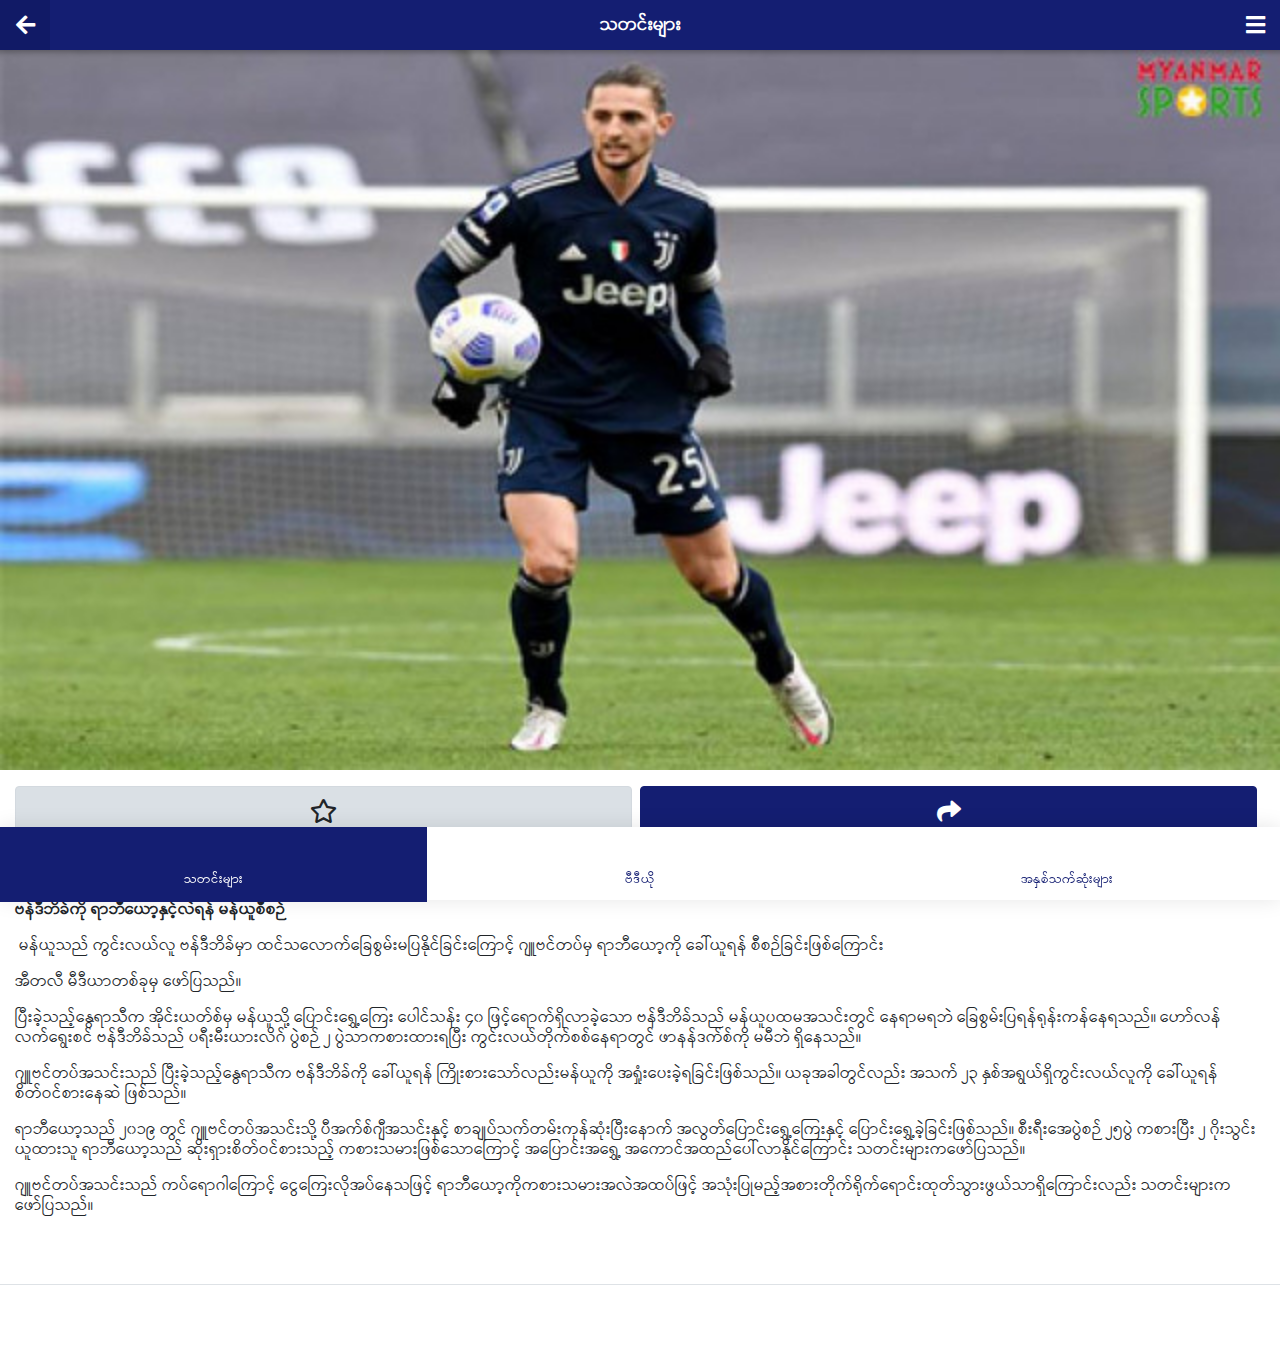
==== news-detail.html @ 22cd3e6c "myanmar sport" ====
<!DOCTYPE html>
<html lang="en">
<link type="text/css" rel="stylesheet" id="dark-mode-custom-link">
<link type="text/css" rel="stylesheet" id="dark-mode-general-link">
<style lang="en" type="text/css" id="dark-mode-custom-style"></style>
<style lang="en" type="text/css" id="dark-mode-native-style"></style>

<head>
    <link rel="icon" data-savepage-href="/settings/September2019/IEG9EvSuZ4HxFaJ0xWsF.png" href="#">
    <title>Myanmar</title>
    <meta charset="utf-8">
    <meta http-equiv="X-UA-Compatible" content="IE=edge">

    <link rel="shortcut icon" data-savepage-href="#" type="image/png">
    <meta name="description" value="Site Description">
    <meta name="author">
    <meta name="tags">
    <meta name="viewport" content="width=device-width, initial-scale=1.0, maximum-scale=1.0, user-scalable=no">

    <link href="css/swiper.min.css" rel="stylesheet">
    <link href="css/all.css" rel="stylesheet">
    <link href="css/all.min.css" rel="stylesheet">
    <link href="css/bootstrap-datepicker.standalone.min.css" rel="stylesheet">
    <link href="css/select2.min.css" rel="stylesheet">
    <link href="css/index.css" rel="stylesheet">
    <link href="css/custom.css@v=5.css" rel="stylesheet">

    <!-- Google Tag Manager -->
    <script>(function (w, d, s, l, i) {
            w[l] = w[l] || []; w[l].push({
                'gtm.start':
                    new Date().getTime(), event: 'gtm.js'
            }); var f = d.getElementsByTagName(s)[0],
                j = d.createElement(s), dl = l != 'dataLayer' ? '&l=' + l : ''; j.async = true; j.src =
                    'https://www.googletagmanager.com/gtm.js?id=' + i + dl; f.parentNode.insertBefore(j, f);
        })(window, document, 'script', 'dataLayer', 'GTM-K9TKFTR');</script>
    <!-- End Google Tag Manager -->
    <!-- Google Analytics -->
    <script>
        (function (i, s, o, g, r, a, m) {
            i['GoogleAnalyticsObject'] = r; i[r] = i[r] || function () {
                (i[r].q = i[r].q || []).push(arguments)
            }, i[r].l = 1 * new Date(); a = s.createElement(o),
                m = s.getElementsByTagName(o)[0]; a.async = 1; a.src = g; m.parentNode.insertBefore(a, m)
        })(window, document, 'script', 'https://www.google-analytics.com/analytics.js', 'ga');
        ga('create', 'UA-142839088-1', 'auto');
    </script>
    <!-- End Google Analytics -->
    <!-- Google Tag Manager (noscript) -->
    <noscript><iframe src="https://www.googletagmanager.com/ns.html?id=GTM-K9TKFTR" height="0" width="0"
            style="display:none;visibility:hidden"></iframe></noscript>
    <!-- End Google Tag Manager (noscript) -->


    <script id="savepage-shadowloader" type="application/javascript">
        "use strict";
        window.addEventListener("DOMContentLoaded",
            function (event) {
                savepage_ShadowLoader(5);
            }, false);
        function savepage_ShadowLoader(c) { createShadowDOMs(0, document.documentElement); function createShadowDOMs(a, b) { var i; if (b.localName == "iframe" || b.localName == "frame") { if (a < c) { try { if (b.contentDocument.documentElement != null) { createShadowDOMs(a + 1, b.contentDocument.documentElement) } } catch (e) { } } } else { if (b.children.length >= 1 && b.children[0].localName == "template" && b.children[0].hasAttribute("data-savepage-shadowroot")) { b.attachShadow({ mode: "open" }).appendChild(b.children[0].content); b.removeChild(b.children[0]); for (i = 0; i < b.shadowRoot.children.length; i++)if (b.shadowRoot.children[i] != null) createShadowDOMs(a, b.shadowRoot.children[i]) } for (i = 0; i < b.children.length; i++)if (b.children[i] != null) createShadowDOMs(a, b.children[i]) } } }
    </script>

</head>

<body class="layout-menu" cz-shortcut-listen="true">

    <div class="wrapper">
        <div class="sidebar sidebar-right py-4">
            <!-- <img class="d-table m-auto"
        data-savepage-src="http://myanmar-sport.com/storage/settings/September2019/X9C8fjrsBppMRy3MToLG.png"
        src="#"
        height="50px"> -->
            <img class="d-table m-auto" src="images/logo_l.png" height="50px">
            <nav class="navbar mt-4">
                <ul class="navbar-nav">
                  <li class="nav-item">
                    <a class="sidebar-close" data-savepage-href="/news" href="news.html">
                      <div class="item-title">
                        <svg class="icon icon-news mr-3">
                          <use xlink:href="/assets/images/icons.svg#icon-news"></use>
                        </svg>
                        သတင်းများ
                      </div>
                    </a>
                    <a class="sidebar-close" data-savepage-href="/videos" href="videos.html">
                      <div class="item-title">
                        <svg class="icon icon-videos mr-3">
                          <use xlink:href="/assets/images/icons.svg#icon-videos"></use>
                        </svg>
                        ဗီဒီယို
                      </div>
                    </a>
                 
                    <a class="sidebar-close" data-savepage-href="/favorites" href="favorites.html">
                      <div class="item-title">
                        <svg class="icon icon-favorites mr-3">
                          <use xlink:href="/assets/images/icons.svg#icon-favorites"></use>
                        </svg>
                        အနှစ်သက်ဆုံးများ
                      </div>
                    </a>
                    <a class="sidebar-close" data-savepage-href="/faq" href="faq.html">
                      <div class="item-title">
                        <svg class="icon icon-favorites mr-3">
                          <use xlink:href="/assets/images/faq.svg#katman_1"></use>
                        </svg>
                        မေးခွန်း နှင့် အဖြေများ
                      </div>
                    </a>
                  </li>
                </ul>
              </nav>
        </div>
        <div class="sidebar sidebar-left py-4" data-title="သတင်းအချက်အလက်">
            <div class="w-100">
                <div class="container-fluid w-100"><i class="fas fa-info-circle fa-4x m-auto d-table"></i>
                    <div class="border rounded-sm mt-3 w-100">
                        <div class="d-flex justify-content-between border-bottom p-2">
                            <span>အသုံးပြုခနှုန်</span><span>150 / MMK</span>
                        </div>
                        <div class="d-flex justify-content-between p-2">
                            <span>စာရင်းသွင်းသည့်ရက်စွဲ</span><span>2018-10-31 19:03:35</span>
                        </div>
                    </div>

                    <button class="btn btn-danger m-auto d-table mt-3" data-toggle="modal" data-target="#open-cancel">
                        စာရင်းမှပယ်ဖျက်ရန်</button>
                </div>
            </div>
            <img class="mt-3" src="images/logo_2.png" height="50px">
        </div>
        <div class="page">

            <header class="row m-0 fixed-header no-shadow bg-primary top-menu">
                <div class="top-menu-left">
                    <a class="top-menu-back active" data-savepage-href="/news" href="news.html">
                        <i class="fas fa-arrow-left"></i></a>
                    <a class="top-menu-left-open" href="#"><i class="fas fa-info-circle"></i></a>
                </div>
                <div class="col center text-center"><a class="logo" href="">သတင်းများ</a></div>
                <div class="top-menu-right"><a class="top-menu-close" href="#"><i class="fas fa-times"></i></a><a
                        class="top-menu-right-open active" href="#"><i class="fas fa-bars"></i></a></div>
            </header>

            <div class="page-content triangle-background">
                <img src="images/1.jpg" style="width: 100%;">
                <section class="border-bottom py-3" id="detail">
                    <div class="container-fluid">

                        <div class="page-video-buttons d-flex align-items-center mb-3">
                            <a class="flex-1 page-video-buttons__item btn btn-light mr-2 active " data-id="3286"
                                rel="favorite" id="favoriteBtn" href="javascript:;">
                                <i class=" far  fa-star "></i></a>
                            <div class="flex-1 page-video-buttons__item btn btn-primary mr-2 position-relative">
                                <a class="page-video-buttons__item" id="shareBtn" href="javascript:;"
                                    style="color: white;"><i class="fas fa-share"></i></a>
                                <div class="page-share-buttons shadow-sm rounded px-2 pt-3 pb-2 w-100"
                                    style="display: none">
                                    <a class="page-share-buttons__item--facebook m-1 p-0" href="javascript:;"><i
                                            class="fab fa-facebook-square"></i></a>
                                    <a class="page-share-buttons__item--twitter m-1 p-0" href="javascript:;"><i
                                            class="fab fa-twitter-square"></i></a>
                                    <a class="page-share-buttons__item--linkedin m-1 p-0" href="javascript:;"><i
                                            class="fab fa-linkedin"></i></a>
                                    <a class="page-share-buttons__item--pinterest m-1 p-0" href="javascript:;"><i
                                            class="fab fa-pinterest-square"></i></a>
                                </div>
                            </div>
                        </div>

                        <div class="d-flex justify-content-between align-items-start flex-wrap">
                            <div class="flex-1 mr-2">
                                <h1 class="h5 page-video__title mb-2">ဗန်ဒီဘိခ်ကို ရာဘီယော့နှင့်လဲရန် မန်ယူစီစဉ်</h1>
                            </div>
                        </div>
                        <h2 class="h6 page-video__sub-title mb-0">
                            <p><strong></strong></p>
                        </h2>
                        <p><strong>ဗန်ဒီဘိခ်ကို ရာဘီယော့နှင့်လဲရန် မန်ယူစီစဉ်</strong></p>
                        <p>&nbsp;မန်ယူသည် ကွင်းလယ်လူ ဗန်ဒီဘိခ်မှာ ထင်သလောက်ခြေစွမ်းမပြနိုင်ခြင်းကြောင့် ဂျူဗင်တပ်မှ
                            ရာဘီယော့ကို ခေါ်ယူရန် စီစဉ်ခြင်းဖြစ်ကြောင်း</p>
                        <p>အီတလီ မီဒီယာတစ်ခုမှ ဖော်ပြသည်။</p>
                        <p>ပြီးခဲ့သည့်နွေရာသီက အိုင်းယတ်စ်မှ မန်ယူသို့ ပြောင်းရွှေ့ကြေး ပေါင်သန်း ၄၀
                            ဖြင့်ရောက်ရှိလာခဲ့သော ဗန်ဒီဘိခ်သည် မန်ယူပထမအသင်းတွင် နေရာမရဘဲ ခြေစွမ်းပြရန်ရုန်းကန်နေရသည်။
                            ဟော်လန်လက်ရွေးစင် ဗန်ဒီဘိခ်သည် ပရီးမီးယားလိဂ် ပွဲစဉ် ၂ ပွဲသာကစားထားရပြီး
                            ကွင်းလယ်တိုက်စစ်နေရာတွင် ဖာနန်ဒက်စ်ကို မမီဘဲ ရှိနေသည်။</p>
                        <p>ဂျူဗင်တပ်အသင်းသည် ပြီးခဲ့သည့်နွေရာသီက ဗန်ဒီဘိခ်ကို ခေါ်ယူရန် ကြိုးစားသော်လည်းမန်ယူကို
                            အရှုံးပေးခဲ့ရခြင်းဖြစ်သည်။ ယခုအခါတွင်လည်း အသက် ၂၃ နှစ်အရွယ်ရှိကွင်းလယ်လူကို ခေါ်ယူရန်
                            စိတ်ဝင်စားနေဆဲ ဖြစ်သည်။</p>
                        <p>ရာဘီယော့သည် ၂၀၁၉ တွင် ဂျူဗင်တပ်အသင်းသို့ ပီအက်စ်ဂျီအသင်းနှင့် စာချုပ်သက်တမ်းကုန်ဆုံးပြီးနောက်
                            အလွတ်ပြောင်းရွှေ့ကြေးနှင့် ပြောင်းရွှေ့ခဲ့ခြင်းဖြစ်သည်။ စီးရီးအေပွဲစဉ် ၂၅ပွဲ ကစားပြီး ၂
                            ဂိုးသွင်းယူထားသူ ရာဘီယော့သည် ဆိုးရှားစိတ်ဝင်စားသည့် ကစားသမားဖြစ်သောကြောင့် အပြောင်းအရွှေ့
                            အကောင်အထည်ပေါ်လာနိုင်ကြောင်း သတင်းများကဖော်ပြသည်။</p>
                        <p>ဂျူဗင်တပ်အသင်းသည် ကပ်ရောဂါကြောင့် ငွေကြေးလိုအပ်နေသဖြင့် ရာဘီယော့ကိုကစားသမားအလဲအထပ်ဖြင့်
                            အသုံးပြုမည့်အစားတိုက်ရိုက်ရောင်းထုတ်သွားဖွယ်သာရှိကြောင်းလည်း သတင်းများက ဖော်ပြသည်။</p>
                        <p>&nbsp;</p>
                    </div>
                </section>
            </div>

            <nav class="bottom-menu">
                <a class="bottom-menu-item   active" data-savepage-href="/news" href="news.html">
                  <svg class="icon icon-news">
                    <use xlink:href="/assets/images/icons.svg#icon-news"></use>
                  </svg>
                  <small>သတင်းများ</small>
                </a>
                <a class="bottom-menu-item " data-savepage-href="/videos" href="videos.html">
                  <svg class="icon icon-videos">
                    <use xlink:href="/assets/images/icons.svg#icon-videos"></use>
                  </svg>
                  <small>ဗီဒီယို</small>
                </a>
               
                <a class="bottom-menu-item" data-savepage-href="/favorites" href="favorites.html">
                  <svg class="icon icon-favorites">
                    <use xlink:href="/assets/images/icons.svg#icon-favorites"></use>
                  </svg>
                  <small id="navbar-favorites">အနှစ်သက်ဆုံးများ</small>
                </a>
              </nav>

        </div>
    </div>

    <div class="modal fade" id="open-cancel" tabindex="-1" role="dialog" aria-labelledby="cancelModal"
        aria-hidden="true">
        <div class="modal-dialog">
            <div class="modal-content">
                <div class="modal-body">
                    <h6 class="modal-title text-center" id="cancelModal">စာရင်းပယ်ဖျက်မှုဖြစ်သွားပါလိမ့်မည်။
                        အတည်ပြုပါသလား?</h6>
                </div>
                <div class="modal-footer">
                    <a class="btn btn-light" href="http://myanmar-sport.com/cancelSubscription">အတည်ပြုပါ</a>
                    <button class="btn btn-danger" type="button" data-dismiss="modal">ဖျက်သိမ်းခြင်း</button>
                </div>
            </div>
        </div>
    </div>


    <script src="js/jquery.min.js"></script>
    <script src="js/bootstrap.min.js"></script>
    <script src="js/popper.min.js"></script>
    <script src="js/swiper.min.js"></script>
    <script src="js/bootstrap-datepicker.min.js"></script>
    <script src="js/select2.min.js"></script>
    <script src="js/index.js"></script>

    <script>
        $(document).on('click', '[rel=favorite]', function () {
            var vhr = $(this);
            var rid = vhr.attr('data-id');
            vhr.toggleClass('btn-active')
            // $.get('/api/favorite/'+rid, function(rsp) {
            //     if(rsp.work == 'insert') {
            //         vhr.addClass('btn-active');
            //     }
            //     if(rsp.work == 'delete') {
            //         vhr.removeClass('btn-active');
            //     }
            // });
        });

        $(document).on('click', '#shareBtn', function () {
                var buttons = $('.page-share-buttons');
                var icon = $(this).find('i');
                buttons.slideToggle('fast');

                if ($(this).hasClass('btn-active')) {
                    $(this).removeClass('btn-active');
                    icon.removeClass('fa-plus').addClass('fa-share');
                } else {
                    $(this).addClass('btn-active');
                    icon.removeClass('fa-share').addClass('fa-plus');
                }
            });
    </script>

</body>

</html>
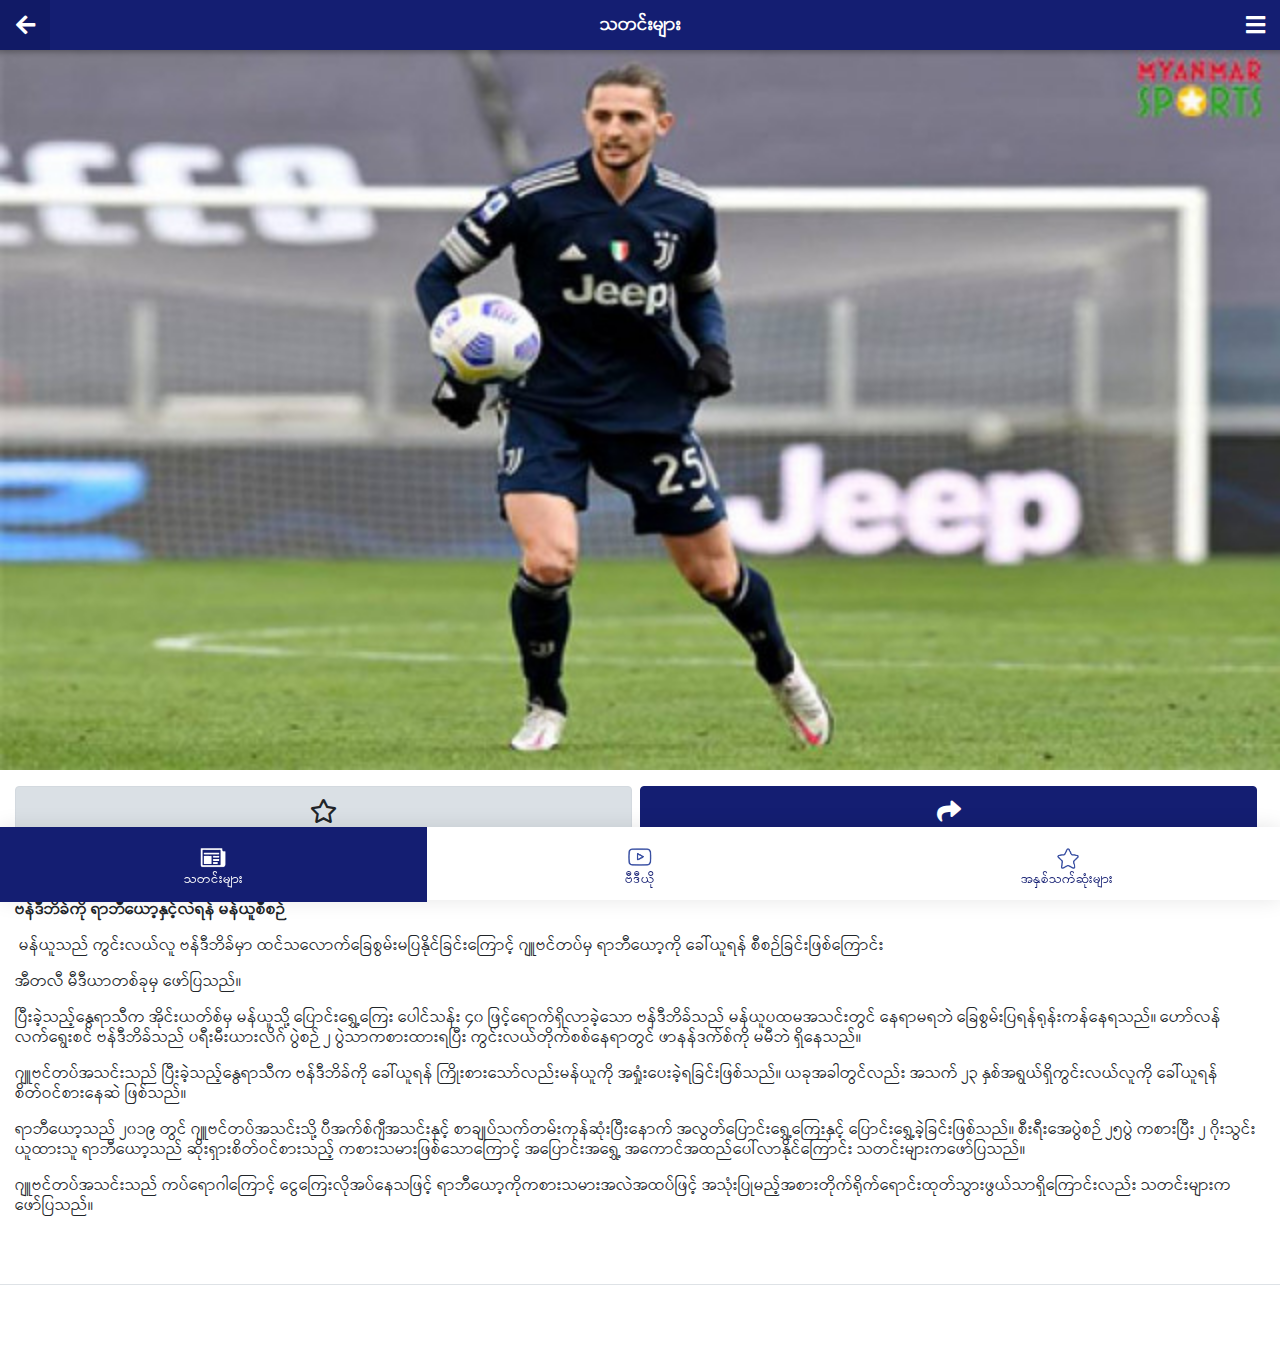
==== commit 0cd13d89: "icon add" ====
--- a/news-detail.html
+++ b/news-detail.html
@@ -66,52 +66,41 @@
 <body class="layout-menu" cz-shortcut-listen="true">
 
     <div class="wrapper">
-        <div class="sidebar sidebar-right py-4">
-            <!-- <img class="d-table m-auto"
-        data-savepage-src="http://myanmar-sport.com/storage/settings/September2019/X9C8fjrsBppMRy3MToLG.png"
-        src="#"
-        height="50px"> -->
-            <img class="d-table m-auto" src="images/logo_l.png" height="50px">
-            <nav class="navbar mt-4">
-                <ul class="navbar-nav">
-                  <li class="nav-item">
-                    <a class="sidebar-close" data-savepage-href="/news" href="news.html">
-                      <div class="item-title">
-                        <svg class="icon icon-news mr-3">
-                          <use xlink:href="/assets/images/icons.svg#icon-news"></use>
-                        </svg>
-                        သတင်းများ
-                      </div>
-                    </a>
-                    <a class="sidebar-close" data-savepage-href="/videos" href="videos.html">
-                      <div class="item-title">
-                        <svg class="icon icon-videos mr-3">
-                          <use xlink:href="/assets/images/icons.svg#icon-videos"></use>
-                        </svg>
-                        ဗီဒီယို
-                      </div>
-                    </a>
-                 
-                    <a class="sidebar-close" data-savepage-href="/favorites" href="favorites.html">
-                      <div class="item-title">
-                        <svg class="icon icon-favorites mr-3">
-                          <use xlink:href="/assets/images/icons.svg#icon-favorites"></use>
-                        </svg>
-                        အနှစ်သက်ဆုံးများ
-                      </div>
-                    </a>
-                    <a class="sidebar-close" data-savepage-href="/faq" href="faq.html">
-                      <div class="item-title">
-                        <svg class="icon icon-favorites mr-3">
-                          <use xlink:href="/assets/images/faq.svg#katman_1"></use>
-                        </svg>
-                        မေးခွန်း နှင့် အဖြေများ
-                      </div>
-                    </a>
-                  </li>
-                </ul>
-              </nav>
-        </div>
+        
+    <div class="sidebar sidebar-right py-4">
+        <img class="d-table m-auto" src="images/logo_l.png" height="50px">
+        <nav class="navbar mt-4">
+          <ul class="navbar-nav">
+            <li class="nav-item">
+              <a class="sidebar-close" data-savepage-href="/news" href="#">
+                <div class="item-title">
+                  <img class="item-icon" src="images/icons/ico-11.png" alt="">
+                  သတင်းများ
+                </div>
+              </a>
+              <a class="sidebar-close" data-savepage-href="/videos" href="videos.html">
+                <div class="item-title">
+                  <img class="item-icon" src="images/icons/ico-12.png" alt="">
+                  ဗီဒီယို
+                </div>
+              </a>
+  
+              <a class="sidebar-close" data-savepage-href="/favorites" href="favorites.html">
+                <div class="item-title">
+                  <img class="item-icon" src="images/icons/ico-05.png" alt="">
+                  အနှစ်သက်ဆုံးများ
+                </div>
+              </a>
+              <a class="sidebar-close" data-savepage-href="/faq" href="faq.html">
+                <div class="item-title">
+                  <img class="item-icon" src="images/icons/ico-07.png" alt="">
+                  မေးခွန်း နှင့် အဖြေများ
+                </div>
+              </a>
+            </li>
+          </ul>
+        </nav>
+      </div>
         <div class="sidebar sidebar-left py-4" data-title="သတင်းအချက်အလက်">
             <div class="w-100">
                 <div class="container-fluid w-100"><i class="fas fa-info-circle fa-4x m-auto d-table"></i>
@@ -201,22 +190,16 @@
 
             <nav class="bottom-menu">
                 <a class="bottom-menu-item   active" data-savepage-href="/news" href="news.html">
-                  <svg class="icon icon-news">
-                    <use xlink:href="/assets/images/icons.svg#icon-news"></use>
-                  </svg>
+                    <img class="item-icon" src="images/icons/ico-11.png" alt="">
                   <small>သတင်းများ</small>
                 </a>
                 <a class="bottom-menu-item " data-savepage-href="/videos" href="videos.html">
-                  <svg class="icon icon-videos">
-                    <use xlink:href="/assets/images/icons.svg#icon-videos"></use>
-                  </svg>
+                    <img class="item-icon" src="images/icons/ico-12.png" alt="">
                   <small>ဗီဒီယို</small>
                 </a>
                
                 <a class="bottom-menu-item" data-savepage-href="/favorites" href="favorites.html">
-                  <svg class="icon icon-favorites">
-                    <use xlink:href="/assets/images/icons.svg#icon-favorites"></use>
-                  </svg>
+                    <img class="item-icon" src="images/icons/ico-05.png" alt="">
                   <small id="navbar-favorites">အနှစ်သက်ဆုံးများ</small>
                 </a>
               </nav>
--- a/css/custom.css@v=5.css
+++ b/css/custom.css@v=5.css
@@ -17,3 +17,22 @@
 .favorite-btn-profile > i {
     font-size: 24px;
 }
+
+.item-title .item-icon, .bottom-menu-item .item-icon {
+    width: 30px;
+    height: 30px;
+  }
+
+  .bottom-menu .active .item-icon, .sidebar-close:hover .item-icon {
+    filter: brightness(0) invert(1);
+  }
+
+  .home-tags-item .header-menu-icon {
+    width: 24px;
+    height: 24px;
+    filter: grayscale(100%);
+  }
+
+  .swiper-slide .active .header-menu-icon, .swiper-slide:hover .header-menu-icon {
+    filter: grayscale(0%);
+  }
